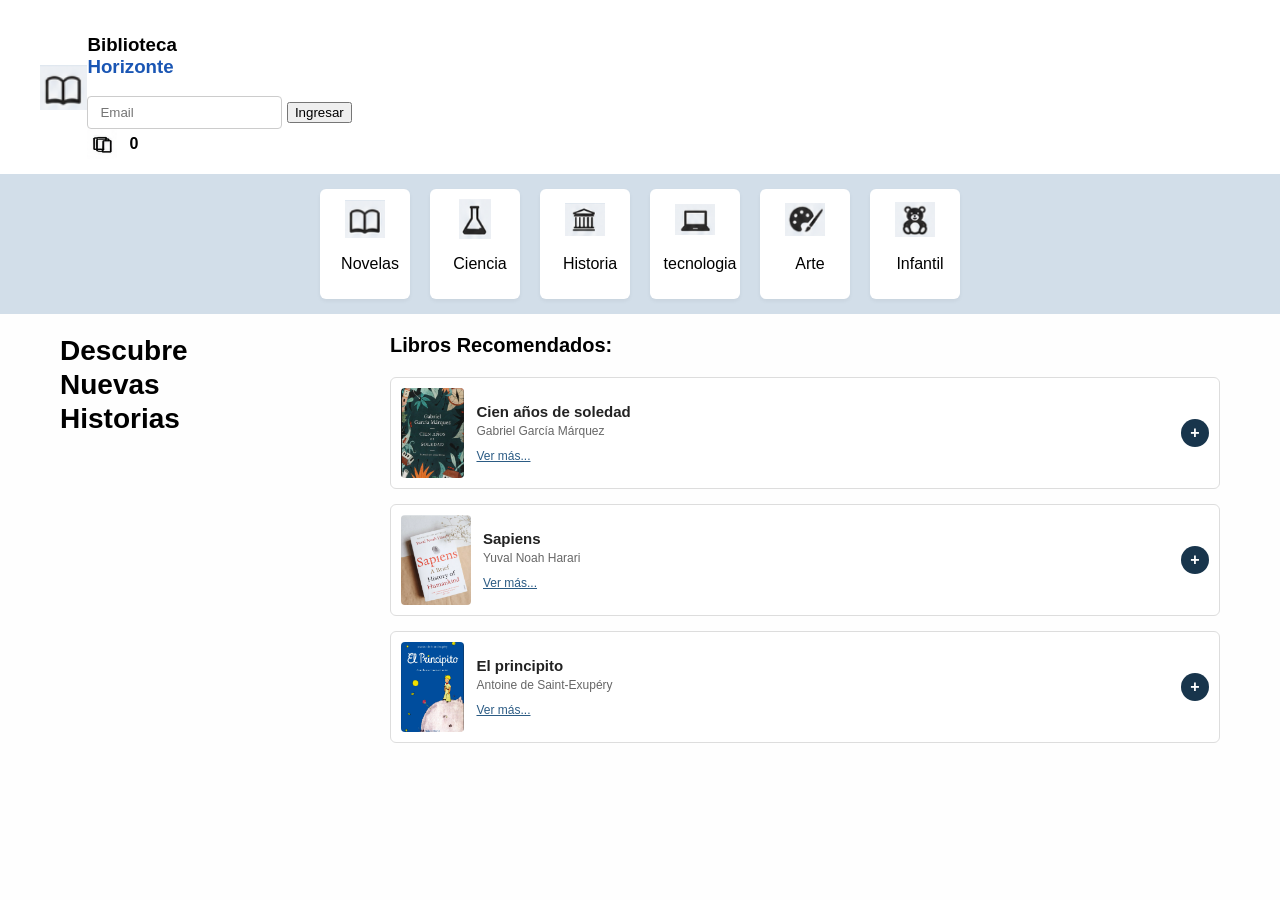
==== index.html @ 50c9cf05 "avance" ====
<!doctype html>
<html lang="es">
  <head>
    <meta charset="UTF-8" />
    <meta name="viewport" content="width=device-width, initial-scale=1.0" />
    <meta name="author" content="Gabriel Naranjo" />
    <title>Biblioteca Horizonte</title>
    <link rel="stylesheet" href="static/css/style.css" />
  </head>
  <body>
    <section class="Barra">
      <img src="static/images/Libro.png" alt="Logo" />
      <nav class="navbar bg-body-tertiary">
        <div class="container">
          <h1>
            Biblioteca <br>
            <span class="navbar-brand">Horizonte</span>
          </h1>
          <form class="d-flex" role="Email">
            <input
              class="form-control me-2"
              type="Email"
              placeholder="Email"
              aria-label="Email"
            />
            <button class="btn" type="submit">Ingresar</button>
            <div class="Seleccionado">
              <img src="static/images/libros.png" alt="Libros" />
              <span class="num">0</span>
            </div>
          </form>
        </div>
      </nav>
    </section>

    <section class="Cuadros">
      <div class="Libro">
        <img class="caja" src="static/images/Libro.png" alt="Novelas" />
        <p>Novelas</p>
      </div>

      <div class="Libro">
        <img class="caja" src="static/images/ciencia.png" alt="ciencia" />
        <p>Ciencia</p>
      </div>

      <div class="Libro">
        <img class="caja" src="static/images/Estatua.png" alt="Historia" />
        <p>Historia</p>
      </div>

      <div class="Libro">
        <img class="caja" src="static/images/PC.png" alt="tecnologia" />
        <p>tecnologia</p>
      </div>

      <div class="Libro">
        <img class="caja" src="static/images/Pintura.png" alt="Arte" />
        <p>Arte</p>
      </div>

      <div class="Libro">
        <img class="caja" src="static/images/oso.png" alt="" />
        <p>Infantil</p>
      </div>
    </section>

    <main class="principal">
      <section class="izquierda">
        <div class="bloque-titulo">
          <h2>Descubre<br />Nuevas<br />Historias<br /></h2>
        </div>

<div class="video-container" id="videoContainer">
  <video id="miVideo" autoplay muted loop playsinline class="principal-video">
    <source src="static/videos/videoplayback.mp4" type="video/mp4">
    Tu navegador no soporta videos HTML5.
  </video>
  <img id="miImagen" src="static/images/Prince.png" alt="Miniatura" class="hover-image">
</div>
      </section>

      <section class="derecha">
        <h2>Libros Recomendados:</h2>

        <div class="contenedor">
          <img src="static/images/Garcia.png" alt="Cien años de soledad" />
          <div class="info-tarjeta">
            <div class="texto-tarjeta">
              <h3>Cien años de soledad</h3>
              <p>Gabriel García Márquez</p>
              <a
                href="https://web.seducoahuila.gob.mx/biblioweb/upload/Garc%C3%ADa%20M%C3%A1rquez%20Gabriel%20-%20Cien%20a%C3%B1os%20de%20soledad.pdf"
                >Ver más...</a
              >
            </div>
            <button class="btn-mas">+</button>
          </div>
        </div>

        <div class="contenedor">
          <img src="static/images/Yuval.png" alt="Sapiens" />
          <div class="info-tarjeta">
            <div class="texto-tarjeta">
              <h3>Sapiens</h3>
              <p>Yuval Noah Harari</p>
              <a
                href="https://www.files.ecyte.org/archivos/PDF/SAPIENS%20-%20DE%20ANIMALES%20A%20DIOSES%20-%20YUVAL%20NOAH%20HARARI.pdf"
                >Ver más...</a
              >
            </div>
            <button class="btn-mas">+</button>
          </div>
        </div>

        <div class="contenedor">
          <img src="static/images/El principito.png" alt="El principito" />
          <div class="info-tarjeta">
            <div class="texto-tarjeta">
              <h3>El principito</h3>
              <p>Antoine de Saint-Exupéry</p>
              <a
                href="https://web.seducoahuila.gob.mx/biblioweb/upload/el%20principito.pdf"
                >Ver más...</a
              >
            </div>
            <button class="btn-mas">+</button>
          </div>
        </div>
      </section>
    </main>
  </body>
</html>
---- static/css/style.css ----
* {
  box-sizing: border-box;
}

body {
  margin: 0;
  padding: 0;
  font-family: Arial, sans-serif;
  background-color: #fefefe;
}

.Barra {
  display: flex;
  align-items: center;
  justify-content: space-between;
  padding: 15px 40px;
  background-color: #ffffff;
}

.Barra > img {
  height: 45px;
}

.navbar {
  width: 100%;
}

.navbar-brand {
color: #1a56b4;
font-weight: bold;
}

.brand-container {
  display: flex;
  align-items: center;
  gap: 12px;
}

.brand-container h1 {
  margin: 0;
  font-size: 20px;
  color: #000;
 line-height: 1.1;
}

.brand-container h1.navbar-brand {
  color: #2b5b84;
}

.form-header {
  display: flex;
  align-items: center;
  gap: 30px;
}

.login-form {
  display: flex;
  align-items: center;
  gap: 10px;
}

.form-control {
  padding: 8px 12px;
  border: 1px solid #ccc;
  border-radius: 4px;
}

.btn-ingresar {
  background-color: #18354c;
  color: white;
  border: none;
  padding: 8px 16px;
  border-radius: 4px;
  cursor: pointer;
}

.Seleccionado {
  display: flex;
  align-items: center;
  gap: 8px;
}

.Seleccionado img {
  width: 30px;
  height: 30px;
}

.Seleccionado .texto-seleccion {
  font-size: 13px;
  color: #333;
  line-height: 1.1;
}

.Seleccionado .num {
  font-weight: bold;
  font-size: 16px;
  margin-left: 4px;
}

.Cuadros {
  background-color: #d2dee9;
  display: flex;
  justify-content: center;
  align-items: center;
  gap: 20px;
  padding: 15px 0;
  width: 100%;
}

.Libro {
  display: flex;
  flex-direction: column;
  align-items: center;
  background: #ffffff;
  padding: 10px;
  border-radius: 6px;
  width: 90px;
  box-shadow: 0 2px 4px rgba(0,0,0,0.05);
}

.Libro img {
  width: 40px;
  height: 40px;
  object-fit: contain;
}

.Libro p {
margin-left: 10px;
  text-align: left;
}


.principal {
  display: flex;
  gap: 30px;
  max-width: 1200px;
  margin: 20px auto;
  padding: 0 20px;
}

.izquierda {
  flex-direction: row;
  justify-content: space-between;
  align-items: flex-start;
}

.bloque-titulo {
  flex: 1;
}

.bloque-titulo h2 {
  font-size: 28px;
  line-height: 1.2;
  margin: 0 0 15px 0;
  color: #000;
}

.linea-azul {
  width: 40px;
  height: 4px;
  background-color: #2b5b84;
  margin-bottom: 15px;
}

.bloque-titulo p {
  font-size: 14px;
  color: #555;
  line-height: 1.4;
}

.contenido-izquierda {
  flex: 1.5;
}

.contenido-izquierda video {
  width: 100%;
  max-width: 400px;
}

.video-sub {
  font-size: 12px;
  color: #666;
  margin-top: 6px;
}

.derecha {
  flex: 1;
  display: flex;
  flex-direction: column;
  gap: 15px;
}

.derecha h2 {
  font-size: 20px;
  margin: 0 0 5px 0;
}

.contenedor {
  display: flex;
  background-color: #fff;
  border: 1px solid #ddd;
  border-radius: 6px;
  padding: 10px;
  align-items: center;
  gap: 12px;
}

.contenedor img {
  width: 70px;
  height: 90px;
  object-fit: cover;
  border-radius: 4px;
}

.info-tarjeta {
  display: flex;
  justify-content: space-between;
  align-items: center;
  width: 100%;
}

.texto-tarjeta h3 {
  margin: 0 0 4px 0;
  font-size: 15px;
  color: #222;
}

.texto-tarjeta p {
  margin: 0 0 8px 0;
  font-size: 12px;
  color: #666;
}

.texto-tarjeta a {
  font-size: 12px;
  color: #2b5b84;
  text-decoration: underline;
}

.btn-mas {
  background-color: #18354c;
  color: white;
  border: none;
  width: 28px;
  height: 28px;
  border-radius: 50%;
  font-size: 16px;
  font-weight: bold;
  cursor: pointer;
  display: flex;
  align-items: center;
  justify-content: center;
}
/* Contenedor principal con tamaño reservado */
.video-container {
  position: relative;
  width: 100%;
  max-width: 600px;
  display: block;
  overflow: hidden;
  cursor: pointer;
}

/* El video ocupa todo el ancho */
.principal-video {
  width: 100%;
  display: block;
}

/* La imagen se posiciona exactamente encima del video pero oculta */
.hover-image {
  position: absolute;
  top: 0;
  left: 0;
  width: 100%;
  height: 100%;
  object-fit: cover;
  opacity: 0;
  pointer-events: none; /* Evita interrupciones en la lectura del cursor */
  transition: opacity 0.2s ease-in-out;
}

/* Al pasar el cursor por el contenedor, la imagen se vuelve visible */
.video-container:hover .hover-image {
  opacity: 1;
}
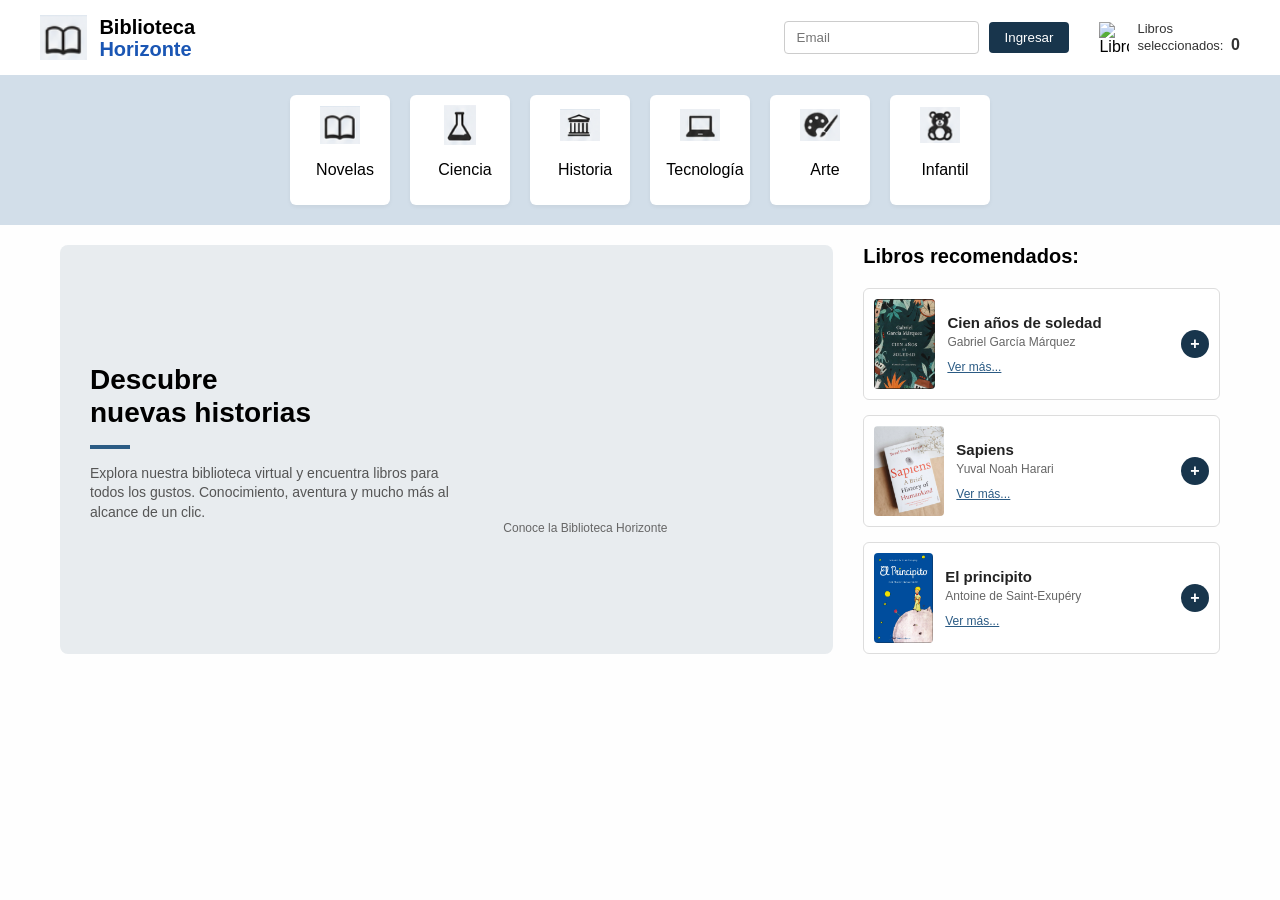
==== commit 8b96ce53: "avance" ====
--- a/index.html
+++ b/index.html
@@ -1,133 +1,123 @@
-<!doctype html>
+<!DOCTYPE html>
 <html lang="es">
-  <head>
-    <meta charset="UTF-8" />
-    <meta name="viewport" content="width=device-width, initial-scale=1.0" />
-    <meta name="author" content="Gabriel Naranjo" />
+<head>
+    <meta charset="UTF-8">
+    <meta name="viewport" content="width=device-width, initial-scale=1.0">
+    <meta name="author" content="Gabriel Naranjo">
     <title>Biblioteca Horizonte</title>
-    <link rel="stylesheet" href="static/css/style.css" />
-  </head>
-  <body>
-    <section class="Barra">
-      <img src="static/images/Libro.png" alt="Logo" />
-      <nav class="navbar bg-body-tertiary">
-        <div class="container">
-          <h1>
-            Biblioteca <br>
-            <span class="navbar-brand">Horizonte</span>
-          </h1>
-          <form class="d-flex" role="Email">
-            <input
-              class="form-control me-2"
-              type="Email"
-              placeholder="Email"
-              aria-label="Email"
-            />
-            <button class="btn" type="submit">Ingresar</button>
+    <link rel="stylesheet" href="static/css/style.css">
+</head>
+<body>
+
+    <header class="Barra">
+        <div class="brand-container">
+            <img src="static/images/Libro.png" alt="Logo">
+            <h1>Biblioteca <br><span class="navbar-brand">Horizonte</span></h1>
+        </div>
+
+        <div class="form-header">
+            <form class="login-form" id="loginForm">
+                <input class="form-control" type="email" id="emailInput" placeholder="Email" aria-label="Email" required>
+                <button class="btn-ingresar" type="submit">Ingresar</button>
+            </form>
+
             <div class="Seleccionado">
-              <img src="static/images/libros.png" alt="Libros" />
-              <span class="num">0</span>
+                <img src="static/images/Libros.png" alt="Libros">
+                <div class="texto-seleccion">
+                    Libros<br>seleccionados: <span class="num">0</span>
+                </div>
             </div>
-          </form>
         </div>
-      </nav>
-    </section>
+    </header>
 
-    <section class="Cuadros">
-      <div class="Libro">
-        <img class="caja" src="static/images/Libro.png" alt="Novelas" />
-        <p>Novelas</p>
-      </div>
-
-      <div class="Libro">
-        <img class="caja" src="static/images/ciencia.png" alt="ciencia" />
-        <p>Ciencia</p>
-      </div>
-
-      <div class="Libro">
-        <img class="caja" src="static/images/Estatua.png" alt="Historia" />
-        <p>Historia</p>
-      </div>
-
-      <div class="Libro">
-        <img class="caja" src="static/images/PC.png" alt="tecnologia" />
-        <p>tecnologia</p>
-      </div>
-
-      <div class="Libro">
-        <img class="caja" src="static/images/Pintura.png" alt="Arte" />
-        <p>Arte</p>
-      </div>
-
-      <div class="Libro">
-        <img class="caja" src="static/images/oso.png" alt="" />
-        <p>Infantil</p>
-      </div>
-    </section>
+    <!-- Se cambió <section> a <div> para corregir la advertencia de falta de título -->
+    <div class="Cuadros">
+        <div class="Libro">
+            <img class="caja" src="static/images/Libro.png" alt="Novelas">
+            <p>Novelas</p>
+        </div>
+        <div class="Libro">
+            <img class="caja" src="static/images/ciencia.png" alt="Ciencia">
+            <p>Ciencia</p>
+        </div>
+        <div class="Libro">
+            <img class="caja" src="static/images/Estatua.png" alt="Historia">
+            <p>Historia</p>
+        </div>
+        <div class="Libro">
+            <img class="caja" src="static/images/PC.png" alt="Tecnología">
+            <p>Tecnología</p>
+        </div>
+        <div class="Libro">
+            <img class="caja" src="static/images/Pintura.png" alt="Arte">
+            <p>Arte</p>
+        </div>
+        <div class="Libro">
+            <img class="caja" src="static/images/oso.png" alt="Infantil">
+            <p>Infantil</p>
+        </div>
+    </div>
 
     <main class="principal">
       <section class="izquierda">
-        <div class="bloque-titulo">
-          <h2>Descubre<br />Nuevas<br />Historias<br /></h2>
+    <div class="bloque-titulo">
+        <h2>Descubre<br>nuevas historias</h2>
+        <div class="linea-azul"></div>
+        <p>Explora nuestra biblioteca virtual y encuentra libros para todos los gustos. Conocimiento, aventura y mucho más al alcance de un clic.</p>
+    </div>
+
+    <div class="video-sub">
+        <div class="video-container" id="videoContainer">
+            <video id="miVideo" class="principal-video" autoplay muted loop playsinline>
+                <source src="static/videos/videoplayback.mp4" type="video/mp4">
+            </video>
+            <img id="miImagen" src="static/images/Prince.png" alt="Miniatura" class="hover-image">
         </div>
+        <p class="pie-video">Conoce la Biblioteca Horizonte</p>
+    </div>
+</section>
+        <section class="derecha">
+            <h2>Libros recomendados:</h2>
 
-<div class="video-container" id="videoContainer">
-  <video id="miVideo" autoplay muted loop playsinline class="principal-video">
-    <source src="static/videos/videoplayback.mp4" type="video/mp4">
-    Tu navegador no soporta videos HTML5.
-  </video>
-  <img id="miImagen" src="static/images/Prince.png" alt="Miniatura" class="hover-image">
-</div>
-      </section>
+            <div class="contenedor">
+                <img src="static/images/Garcia.png" alt="Cien años de soledad">
+                <div class="info-tarjeta">
+                    <div class="texto-tarjeta">
+                        <h3>Cien años de soledad</h3>
+                        <p>Gabriel García Márquez</p>
+                        <a href="#" target="_blank">Ver más...</a>
+                    </div>
+                    <button class="btn-mas" type="button">+</button>
+                </div>
+            </div>
 
-      <section class="derecha">
-        <h2>Libros Recomendados:</h2>
+            <div class="contenedor">
+                <img src="static/images/Yuval.png" alt="Sapiens">
+                <div class="info-tarjeta">
+                    <div class="texto-tarjeta">
+                        <h3>Sapiens</h3>
+                        <p>Yuval Noah Harari</p>
+                        <a href="#" target="_blank">Ver más...</a>
+                    </div>
+                    <button class="btn-mas" type="button">+</button>
+                </div>
+            </div>
 
-        <div class="contenedor">
-          <img src="static/images/Garcia.png" alt="Cien años de soledad" />
-          <div class="info-tarjeta">
-            <div class="texto-tarjeta">
-              <h3>Cien años de soledad</h3>
-              <p>Gabriel García Márquez</p>
-              <a
-                href="https://web.seducoahuila.gob.mx/biblioweb/upload/Garc%C3%ADa%20M%C3%A1rquez%20Gabriel%20-%20Cien%20a%C3%B1os%20de%20soledad.pdf"
-                >Ver más...</a
-              >
+            <div class="contenedor">
+                <!-- Se corrigió el espacio en la URL de la imagen reemplazándolo por %20 -->
+                <img src="static/images/El%20principito.png" alt="El principito">
+                <div class="info-tarjeta">
+                    <div class="texto-tarjeta">
+                        <h3>El principito</h3>
+                        <p>Antoine de Saint-Exupéry</p>
+                        <a href="#" target="_blank">Ver más...</a>
+                    </div>
+                    <button class="btn-mas" type="button">+</button>
+                </div>
             </div>
-            <button class="btn-mas">+</button>
-          </div>
-        </div>
+        </section>
+    </main>
 
-        <div class="contenedor">
-          <img src="static/images/Yuval.png" alt="Sapiens" />
-          <div class="info-tarjeta">
-            <div class="texto-tarjeta">
-              <h3>Sapiens</h3>
-              <p>Yuval Noah Harari</p>
-              <a
-                href="https://www.files.ecyte.org/archivos/PDF/SAPIENS%20-%20DE%20ANIMALES%20A%20DIOSES%20-%20YUVAL%20NOAH%20HARARI.pdf"
-                >Ver más...</a
-              >
-            </div>
-            <button class="btn-mas">+</button>
-          </div>
-        </div>
-
-        <div class="contenedor">
-          <img src="static/images/El principito.png" alt="El principito" />
-          <div class="info-tarjeta">
-            <div class="texto-tarjeta">
-              <h3>El principito</h3>
-              <p>Antoine de Saint-Exupéry</p>
-              <a
-                href="https://web.seducoahuila.gob.mx/biblioweb/upload/el%20principito.pdf"
-                >Ver más...</a
-              >
-            </div>
-            <button class="btn-mas">+</button>
-          </div>
-        </div>
-      </section>
-    </main>
-  </body>
+    <script src="static/js/script.js"></script>
+</body>
 </html>
--- a/static/css/style.css
+++ b/static/css/style.css
@@ -15,6 +15,7 @@
   justify-content: space-between;
   padding: 15px 40px;
   background-color: #ffffff;
+  width: 100%;
 }
 
 .Barra > img {
@@ -40,7 +41,12 @@
   margin: 0;
   font-size: 20px;
   color: #000;
- line-height: 1.1;
+  line-height: 1.1;
+}
+
+.brand-container img{
+  height: 45px;
+  width: auto;
 }
 
 .brand-container h1.navbar-brand {
@@ -103,7 +109,7 @@
   justify-content: center;
   align-items: center;
   gap: 20px;
-  padding: 15px 0;
+  padding: 20px 0;
   width: 100%;
 }
 
@@ -114,7 +120,7 @@
   background: #ffffff;
   padding: 10px;
   border-radius: 6px;
-  width: 90px;
+  width: 100px;
   box-shadow: 0 2px 4px rgba(0,0,0,0.05);
 }
 
@@ -139,9 +145,15 @@
 }
 
 .izquierda {
+  flex: 2;
+  display: flex;
   flex-direction: row;
   justify-content: space-between;
-  align-items: flex-start;
+  align-items: center;
+  gap: 30px;
+  background-color: #e8ecef;
+  padding: 30px;
+  border-radius: 8px;
 }
 
 .bloque-titulo {
@@ -251,7 +263,7 @@
   align-items: center;
   justify-content: center;
 }
-/* Contenedor principal con tamaño reservado */
+
 .video-container {
   position: relative;
   width: 100%;
@@ -261,13 +273,13 @@
   cursor: pointer;
 }
 
-/* El video ocupa todo el ancho */
+
 .principal-video {
   width: 100%;
   display: block;
 }
 
-/* La imagen se posiciona exactamente encima del video pero oculta */
+
 .hover-image {
   position: absolute;
   top: 0;
@@ -276,11 +288,11 @@
   height: 100%;
   object-fit: cover;
   opacity: 0;
-  pointer-events: none; /* Evita interrupciones en la lectura del cursor */
+  pointer-events: none; 
   transition: opacity 0.2s ease-in-out;
 }
 
-/* Al pasar el cursor por el contenedor, la imagen se vuelve visible */
+
 .video-container:hover .hover-image {
   opacity: 1;
 }
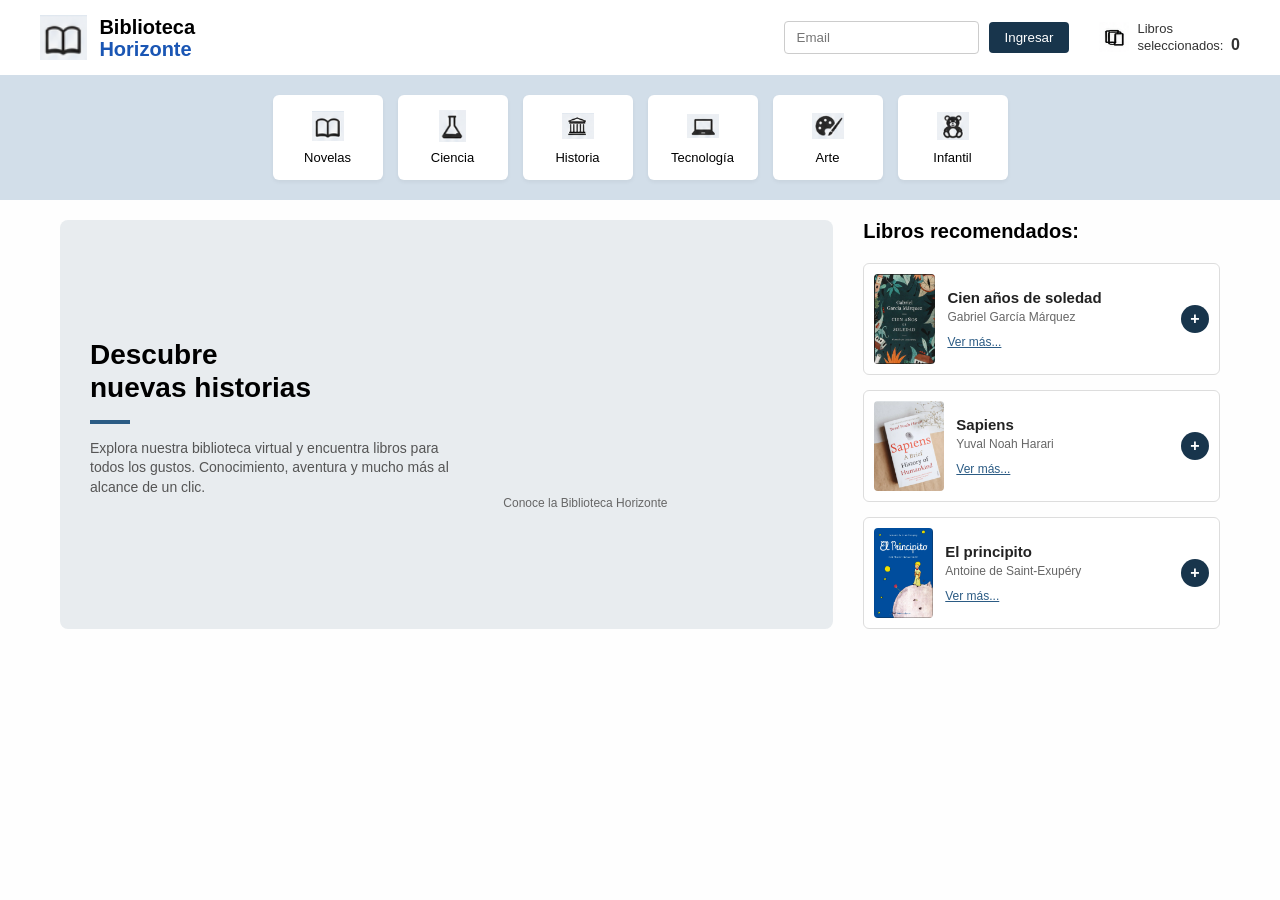
==== commit faead114: "Update index.html" ====
--- a/index.html
+++ b/index.html
@@ -22,7 +22,7 @@
             </form>
 
             <div class="Seleccionado">
-                <img src="static/images/Libros.png" alt="Libros">
+                <img src="static/images/libros.png" alt="Libros">
                 <div class="texto-seleccion">
                     Libros<br>seleccionados: <span class="num">0</span>
                 </div>
--- a/static/css/style.css
+++ b/static/css/style.css
@@ -104,35 +104,42 @@
 }
 
 .Cuadros {
+  display: flex;
   background-color: #d2dee9;
   display: flex;
   justify-content: center;
   align-items: center;
-  gap: 20px;
-  padding: 20px 0;
-  width: 100%;
+  gap: 15px;
+  padding: 20px;
+  width: 100%;
+  margin: 0;
+  box-sizing: border-box;
 }
 
 .Libro {
-  display: flex;
-  flex-direction: column;
-  align-items: center;
-  background: #ffffff;
-  padding: 10px;
-  border-radius: 6px;
-  width: 100px;
-  box-shadow: 0 2px 4px rgba(0,0,0,0.05);
+display: flex;
+    flex-direction: column;
+    align-items: center;
+    justify-content: center;
+    background-color: #ffffff;
+    padding: 15px 10px;
+    border-radius: 6px;
+    flex: 1;                   
+    max-width: 110px;          
+    box-shadow: 0 2px 4px rgba(0, 0, 0, 0.05);
 }
 
 .Libro img {
-  width: 40px;
-  height: 40px;
+  width: 32px;
+  height: 32px;
   object-fit: contain;
 }
 
 .Libro p {
-margin-left: 10px;
-  text-align: left;
+margin: 8px 0 0 0;
+font-size: 13px;
+color: #000000;
+text-align: center;
 }
 
 
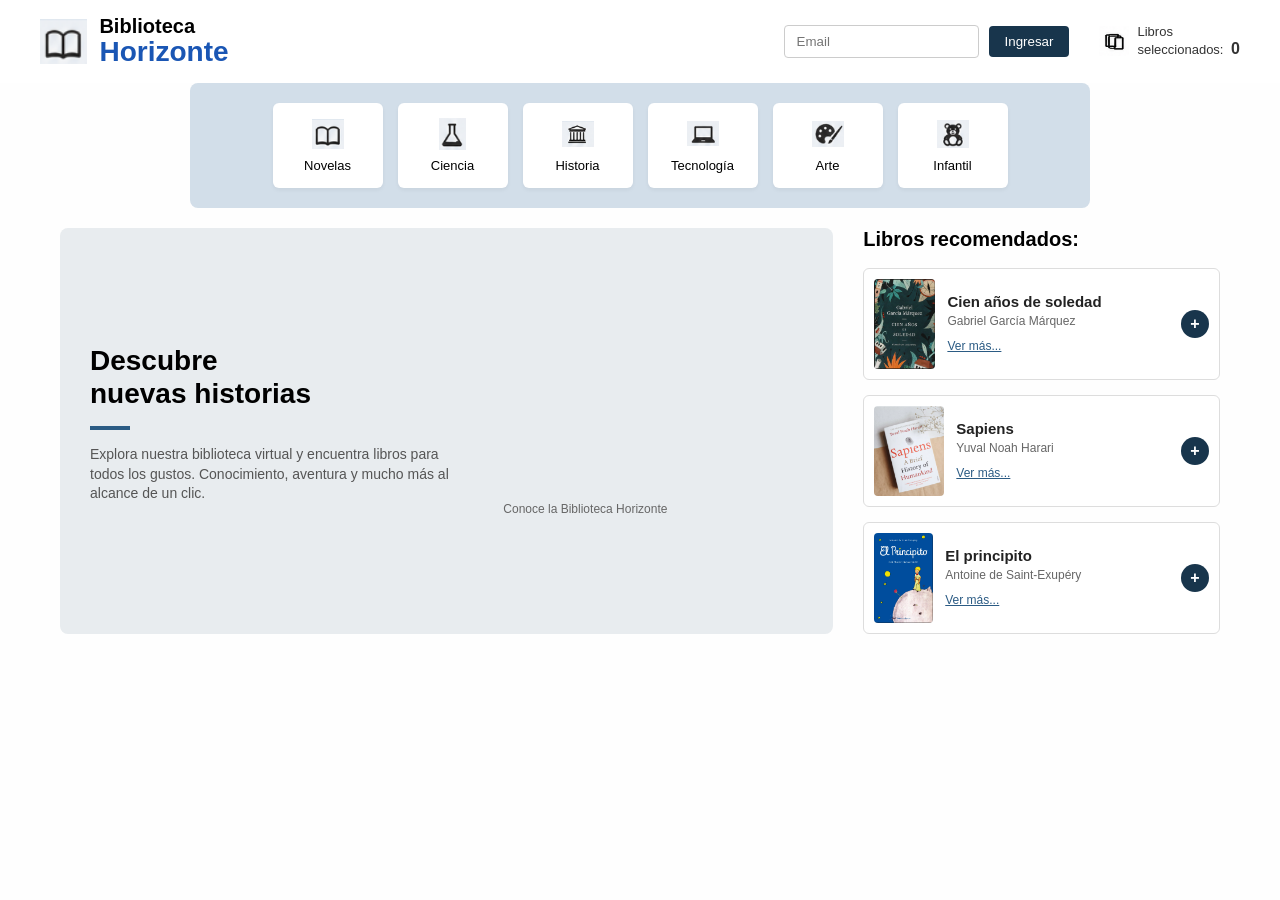
==== commit 3f50999c: "avance" ====
--- a/index.html
+++ b/index.html
@@ -1,123 +1,148 @@
-<!DOCTYPE html>
+<!doctype html>
 <html lang="es">
-<head>
-    <meta charset="UTF-8">
-    <meta name="viewport" content="width=device-width, initial-scale=1.0">
-    <meta name="author" content="Gabriel Naranjo">
+  <head>
+    <meta charset="UTF-8" />
+    <meta name="viewport" content="width=device-width, initial-scale=1.0" />
+    <meta name="author" content="Gabriel Naranjo" />
     <title>Biblioteca Horizonte</title>
-    <link rel="stylesheet" href="static/css/style.css">
-</head>
-<body>
+    <link rel="stylesheet" href="static/css/style.css" />
+  </head>
+  <body>
+    <!--El titulo con el boton de Ingresar con el correo-->
+    <header class="Barra">
+      <div class="brand-container">
+        <img src="static/images/Libro.png" alt="Logo" />
+        <h1>Biblioteca <br /><span class="navbar-brand">Horizonte</span></h1>
+      </div>
 
-    <header class="Barra">
-        <div class="brand-container">
-            <img src="static/images/Libro.png" alt="Logo">
-            <h1>Biblioteca <br><span class="navbar-brand">Horizonte</span></h1>
+      <div class="form-header">
+        <form class="login-form" id="loginForm">
+          <input
+            class="form-control"
+            type="email"
+            id="emailInput"
+            placeholder="Email"
+            aria-label="Email"
+            required
+          />
+          <button class="btn-ingresar" type="submit">Ingresar</button>
+        </form>
+
+        <div class="Seleccionado">
+          <img src="static/images/libros.png" alt="Libros" />
+          <div class="texto-seleccion">
+            Libros<br />seleccionados: <span class="num">0</span>
+          </div>
+        </div>
+      </div>
+    </header>
+
+    <!--Los cuadros de categorias de libros-->
+    <nav class="Cuadros">
+      <div class="Libro">
+        <img class="caja" src="static/images/Libro.png" alt="Novelas" />
+        <p>Novelas</p>
+      </div>
+      <div class="Libro">
+        <img class="caja" src="static/images/ciencia.png" alt="Ciencia" />
+        <p>Ciencia</p>
+      </div>
+      <div class="Libro">
+        <img class="caja" src="static/images/Estatua.png" alt="Historia" />
+        <p>Historia</p>
+      </div>
+      <div class="Libro">
+        <img class="caja" src="static/images/PC.png" alt="Tecnología" />
+        <p>Tecnología</p>
+      </div>
+      <div class="Libro">
+        <img class="caja" src="static/images/Pintura.png" alt="Arte" />
+        <p>Arte</p>
+      </div>
+      <div class="Libro">
+        <img class="caja" src="static/images/oso.png" alt="Infantil" />
+        <p>Infantil</p>
+      </div>
+    </nav>
+
+<!--Un main con una clase que tiene el video -->
+    <main class="principal">
+      <section class="izquierda">
+        <div class="bloque-titulo">
+          <h2>Descubre<br />nuevas historias</h2>
+          <div class="linea-azul"></div>
+          <p>
+            Explora nuestra biblioteca virtual y encuentra libros para todos los
+            gustos. Conocimiento, aventura y mucho más al alcance de un clic.
+          </p>
         </div>
 
-        <div class="form-header">
-            <form class="login-form" id="loginForm">
-                <input class="form-control" type="email" id="emailInput" placeholder="Email" aria-label="Email" required>
-                <button class="btn-ingresar" type="submit">Ingresar</button>
-            </form>
+        <div class="video-sub">
+          <div class="video-container" id="videoContainer">
+            <video
+              id="miVideo"
+              class="principal-video"
+              autoplay
+              muted
+              loop
+              playsinline
+            >
+              <source src="static/videos/videoplayback.mp4" type="video/mp4" />
+            </video>
+            <img
+              id="miImagen"
+              src="static/images/Prince.png"
+              alt="Miniatura"
+              class="hover-image"
+            />
+          </div>
+          <p class="pie-video">Conoce la Biblioteca Horizonte</p>
+        </div>
+      </section>
 
-            <div class="Seleccionado">
-                <img src="static/images/libros.png" alt="Libros">
-                <div class="texto-seleccion">
-                    Libros<br>seleccionados: <span class="num">0</span>
-                </div>
+      <!--Libros-->
+      <section class="derecha">
+        <h2>Libros recomendados:</h2>
+
+        <div class="contenedor">
+          <img src="static/images/Garcia.png" alt="Cien años de soledad" />
+          <div class="info-tarjeta">
+            <div class="texto-tarjeta">
+              <h3>Cien años de soledad</h3>
+              <p>Gabriel García Márquez</p>
+              <a href="#" target="_blank">Ver más...</a>
             </div>
+            <button class="btn-mas" type="button">+</button>
+          </div>
         </div>
-    </header>
 
-    <!-- Se cambió <section> a <div> para corregir la advertencia de falta de título -->
-    <div class="Cuadros">
-        <div class="Libro">
-            <img class="caja" src="static/images/Libro.png" alt="Novelas">
-            <p>Novelas</p>
+        <div class="contenedor">
+          <img src="static/images/Yuval.png" alt="Sapiens" />
+          <div class="info-tarjeta">
+            <div class="texto-tarjeta">
+              <h3>Sapiens</h3>
+              <p>Yuval Noah Harari</p>
+              <a href="#" target="_blank">Ver más...</a>
+            </div>
+            <button class="btn-mas" type="button">+</button>
+          </div>
         </div>
-        <div class="Libro">
-            <img class="caja" src="static/images/ciencia.png" alt="Ciencia">
-            <p>Ciencia</p>
+
+        <div class="contenedor">
+          <!-- Se corrigió el espacio en la URL de la imagen reemplazándolo por %20 -->
+          <img src="static/images/El%20principito.png" alt="El principito" />
+          <div class="info-tarjeta">
+            <div class="texto-tarjeta">
+              <h3>El principito</h3>
+              <p>Antoine de Saint-Exupéry</p>
+              <a href="#" target="_blank">Ver más...</a>
+            </div>
+            <button class="btn-mas" type="button">+</button>
+          </div>
         </div>
-        <div class="Libro">
-            <img class="caja" src="static/images/Estatua.png" alt="Historia">
-            <p>Historia</p>
-        </div>
-        <div class="Libro">
-            <img class="caja" src="static/images/PC.png" alt="Tecnología">
-            <p>Tecnología</p>
-        </div>
-        <div class="Libro">
-            <img class="caja" src="static/images/Pintura.png" alt="Arte">
-            <p>Arte</p>
-        </div>
-        <div class="Libro">
-            <img class="caja" src="static/images/oso.png" alt="Infantil">
-            <p>Infantil</p>
-        </div>
-    </div>
-
-    <main class="principal">
-      <section class="izquierda">
-    <div class="bloque-titulo">
-        <h2>Descubre<br>nuevas historias</h2>
-        <div class="linea-azul"></div>
-        <p>Explora nuestra biblioteca virtual y encuentra libros para todos los gustos. Conocimiento, aventura y mucho más al alcance de un clic.</p>
-    </div>
-
-    <div class="video-sub">
-        <div class="video-container" id="videoContainer">
-            <video id="miVideo" class="principal-video" autoplay muted loop playsinline>
-                <source src="static/videos/videoplayback.mp4" type="video/mp4">
-            </video>
-            <img id="miImagen" src="static/images/Prince.png" alt="Miniatura" class="hover-image">
-        </div>
-        <p class="pie-video">Conoce la Biblioteca Horizonte</p>
-    </div>
-</section>
-        <section class="derecha">
-            <h2>Libros recomendados:</h2>
-
-            <div class="contenedor">
-                <img src="static/images/Garcia.png" alt="Cien años de soledad">
-                <div class="info-tarjeta">
-                    <div class="texto-tarjeta">
-                        <h3>Cien años de soledad</h3>
-                        <p>Gabriel García Márquez</p>
-                        <a href="#" target="_blank">Ver más...</a>
-                    </div>
-                    <button class="btn-mas" type="button">+</button>
-                </div>
-            </div>
-
-            <div class="contenedor">
-                <img src="static/images/Yuval.png" alt="Sapiens">
-                <div class="info-tarjeta">
-                    <div class="texto-tarjeta">
-                        <h3>Sapiens</h3>
-                        <p>Yuval Noah Harari</p>
-                        <a href="#" target="_blank">Ver más...</a>
-                    </div>
-                    <button class="btn-mas" type="button">+</button>
-                </div>
-            </div>
-
-            <div class="contenedor">
-                <!-- Se corrigió el espacio en la URL de la imagen reemplazándolo por %20 -->
-                <img src="static/images/El%20principito.png" alt="El principito">
-                <div class="info-tarjeta">
-                    <div class="texto-tarjeta">
-                        <h3>El principito</h3>
-                        <p>Antoine de Saint-Exupéry</p>
-                        <a href="#" target="_blank">Ver más...</a>
-                    </div>
-                    <button class="btn-mas" type="button">+</button>
-                </div>
-            </div>
-        </section>
+      </section>
     </main>
 
     <script src="static/js/script.js"></script>
-</body>
+  </body>
 </html>
--- a/static/css/style.css
+++ b/static/css/style.css
@@ -2,6 +2,7 @@
   box-sizing: border-box;
 }
 
+/* Todo el sitio web*/
 body {
   margin: 0;
   padding: 0;
@@ -9,6 +10,7 @@
   background-color: #fefefe;
 }
 
+/*La barra de navegacion dentro del header */
 .Barra {
   display: flex;
   align-items: center;
@@ -26,9 +28,11 @@
   width: 100%;
 }
 
+/* Navbar-brand el tamaño del texto: Horizonte */
 .navbar-brand {
 color: #1a56b4;
 font-weight: bold;
+font-size: 28px;
 }
 
 .brand-container {
@@ -106,14 +110,16 @@
 .Cuadros {
   display: flex;
   background-color: #d2dee9;
-  display: flex;
   justify-content: center;
   align-items: center;
   gap: 15px;
   padding: 20px;
-  width: 100%;
-  margin: 0;
+  width: 90%;
+  max-width: 900px;
+  flex-wrap: wrap;
+  margin:  auto;
   box-sizing: border-box;
+  border-radius: 8px;
 }
 
 .Libro {
@@ -124,7 +130,7 @@
     background-color: #ffffff;
     padding: 15px 10px;
     border-radius: 6px;
-    flex: 1;                   
+    flex: 2;                   
     max-width: 110px;          
     box-shadow: 0 2px 4px rgba(0, 0, 0, 0.05);
 }
@@ -211,7 +217,7 @@
 
 .derecha h2 {
   font-size: 20px;
-  margin: 0 0 5px 0;
+  margin: 0 0 2px 0;
 }
 
 .contenedor {
